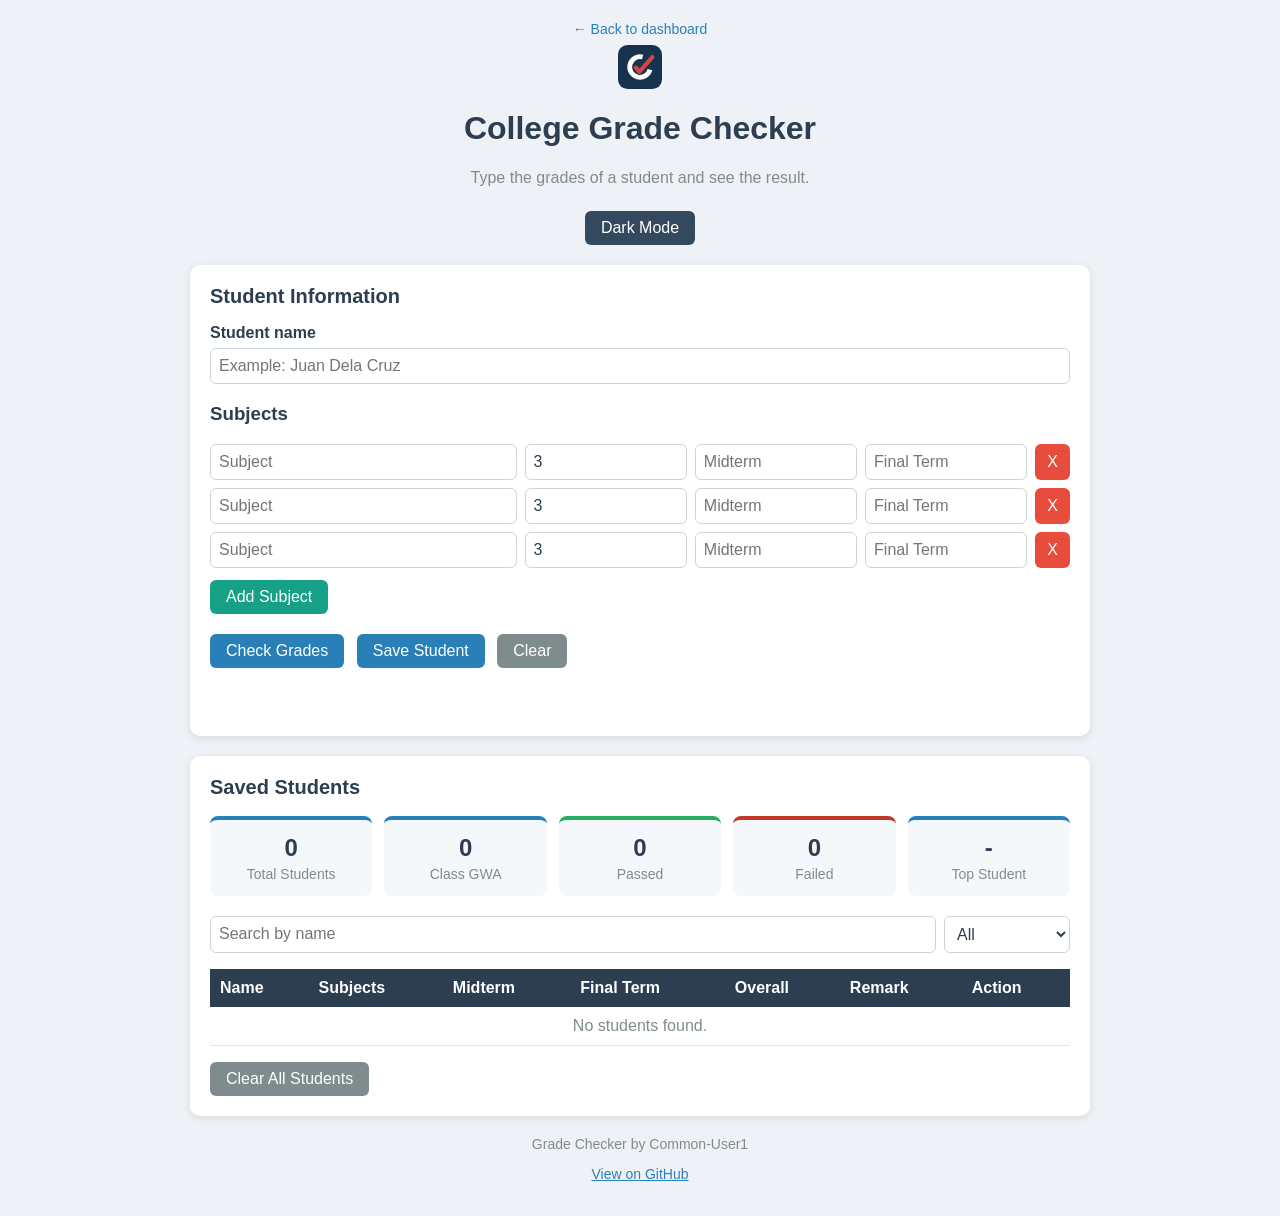
==== college.html @ ee17e2c3 "Add logo to College and High School headers" ====
<!DOCTYPE html>
<html lang="en">
<head>
  <meta charset="UTF-8">
  <meta name="viewport" content="width=device-width, initial-scale=1.0">
  <meta name="description" content="A simple web page that checks student grades and saves a list of students.">
  <title>College Grade Checker</title>
  <link rel="stylesheet" href="style.css">
  <link rel="icon" type="image/svg+xml" href="logo.svg">
</head>
<body>
  <div class="container">

    <header>
      <a class="back-link" href="index.html">&larr; Back to dashboard</a>
      <img src="logo.svg" alt="Grade Checker logo" class="logo logo-small">
      <h1>College Grade Checker</h1>
      <p class="subtitle">Type the grades of a student and see the result.</p>
      <button id="themeBtn" class="theme-btn">Dark Mode</button>
    </header>

    <section class="card">
      <h2>Student Information</h2>

      <label for="studentName">Student name</label>
      <input type="text" id="studentName" placeholder="Example: Juan Dela Cruz">

      <h3>Subjects</h3>
      <div id="subjects"></div>
      <button id="addSubjectBtn">Add Subject</button>

      <div class="actions">
        <button id="checkBtn">Check Grades</button>
        <button id="saveBtn">Save Student</button>
        <button id="clearBtn">Clear</button>
        <button id="cancelEditBtn" class="hidden">Cancel Edit</button>
      </div>

      <div id="result"></div>
    </section>

    <section class="card">
      <h2>Saved Students</h2>

      
      <div class="summary">
        <div class="summary-box">
          <span class="summary-number" id="totalStudents">0</span>
          <span class="summary-label">Total Students</span>
        </div>
        <div class="summary-box">
          <span class="summary-number" id="classAverage">0</span>
          <span class="summary-label">Class GWA</span>
        </div>
        <div class="summary-box">
          <span class="summary-number" id="passedCount">0</span>
          <span class="summary-label">Passed</span>
        </div>
        <div class="summary-box">
          <span class="summary-number" id="failedCount">0</span>
          <span class="summary-label">Failed</span>
        </div>
        <div class="summary-box">
          <span class="summary-number" id="topStudent">-</span>
          <span class="summary-label">Top Student</span>
        </div>
      </div>

      <div class="filter-bar">
        <input type="text" id="searchBox" placeholder="Search by name">

        <select id="filterSelect">
          <option value="all">All</option>
          <option value="Passed">Passed only</option>
          <option value="Failed">Failed only</option>
        </select>
      </div>

      <div class="table-wrap">
        <table id="studentsTable">
          <thead>
            <tr>
              <th class="sortable" data-column="name">Name <span class="arrow"></span></th>
              <th>Subjects</th>
              <th class="sortable" data-column="midtermGwa">Midterm <span class="arrow"></span></th>
              <th class="sortable" data-column="finalGwa">Final Term <span class="arrow"></span></th>
              <th class="sortable" data-column="average">Overall <span class="arrow"></span></th>
              <th class="sortable" data-column="remark">Remark <span class="arrow"></span></th>
              <th>Action</th>
            </tr>
          </thead>
          <tbody id="studentsBody"></tbody>
        </table>
      </div>

      <button id="clearStudentsBtn">Clear All Students</button>
    </section>

  </div>

  <footer>
    <p>Grade Checker by Common-User1</p>
    <p><a href="https://github.com/Common-User1/Grade-checker" target="_blank" rel="noopener">View on GitHub</a></p>
  </footer>

  <script src="grade.js"></script>
  <script src="college.js"></script>
</body>
</html>
---- style.css ----
:root {
  --bg: #eef2f7;
  --card-bg: #ffffff;
  --text: #2c3e50;
  --text-muted: #7f8c8d;
  --border: #ccd3da;
  --input-bg: #ffffff;
  --primary: #2980b9;
  --primary-hover: #1f6391;
  --shadow: rgba(0, 0, 0, 0.1);
  --summary-bg: #f5f8fb;
  --table-head-bg: #2c3e50;
  --table-head-hover: #3d566e;
  --row-border: #e1e6eb;
  --row-hover: #f5f8fb;
  --passed-text: #1e8449;
  --passed-bg: #eafaf1;
  --failed-text: #922b21;
  --failed-bg: #fdedec;
  --badge-passed-bg: #d5f5e3;
  --badge-failed-bg: #fadbd8;
}

body {
  font-family: "Segoe UI", Arial, sans-serif;
  background-color: var(--bg);
  color: var(--text);
  margin: 0;
  padding: 20px;
}

h1 {
  color: var(--text);
}

#result {
  margin-top: 20px;
  padding: 10px;
  font-size: 18px;
}

.container {
  max-width: 900px;
  margin: 0 auto;
}

header {
  text-align: center;
  margin-bottom: 20px;
}

.subtitle {
  color: var(--text-muted);
  margin-top: 0;
}

.card {
  background-color: var(--card-bg);
  padding: 20px;
  margin-bottom: 20px;
  border-radius: 10px;
  box-shadow: 0 2px 8px var(--shadow);
}

.card h2 {
  margin-top: 0;
  font-size: 20px;
}

input {
  padding: 8px;
  font-size: 16px;
  border: 1px solid var(--border);
  border-radius: 6px;
  background-color: var(--input-bg);
  color: var(--text);
}

button {
  padding: 8px 16px;
  font-size: 16px;
  background-color: var(--primary);
  color: white;
  border: none;
  border-radius: 6px;
  cursor: pointer;
}

button:hover {
  background-color: var(--primary-hover);
}

#clearBtn {
  background-color: #7f8c8d;
}

.passed {
  color: var(--passed-text);
  background-color: var(--passed-bg);
  border-left: 5px solid #27ae60;
}

.failed {
  color: var(--failed-text);
  background-color: var(--failed-bg);
  border-left: 5px solid #c0392b;
}

label {
  display: block;
  font-weight: bold;
  margin-bottom: 6px;
}

#studentName {
  width: 100%;
  box-sizing: border-box;
}

.subject-row {
  display: flex;
  gap: 8px;
  margin-bottom: 8px;
}

.subject-row input {
  min-width: 0;
}

.subject-name {
  flex: 2;
}

.subject-grade {
  flex: 1;
}

.subject-units {
  flex: 1;
}

.subject-midterm,
.subject-final {
  flex: 1;
}

.remove-btn {
  background-color: #e74c3c;
  padding: 6px 12px;
}

.remove-btn:hover {
  background-color: #c0392b;
}

#addSubjectBtn {
  background-color: #16a085;
  margin-top: 4px;
}

.actions {
  margin-top: 20px;
}

.actions button {
  margin-right: 8px;
  margin-bottom: 8px;
}

.filter-bar {
  display: flex;
  gap: 8px;
  margin-bottom: 16px;
}

#searchBox {
  flex: 1;
  min-width: 0;
}

#filterSelect {
  padding: 8px;
  font-size: 16px;
  border: 1px solid var(--border);
  border-radius: 6px;
  background-color: var(--input-bg);
  color: var(--text);
}

.empty-message {
  text-align: center;
  color: var(--text-muted);
}

.summary {
  display: grid;
  grid-template-columns: repeat(auto-fit, minmax(130px, 1fr));
  gap: 12px;
  margin-bottom: 20px;
}

.summary-box {
  background-color: var(--summary-bg);
  border-radius: 8px;
  padding: 14px;
  text-align: center;
  border-top: 4px solid #2980b9;
}

.summary-box:nth-child(3) {
  border-top-color: #27ae60;
}

.summary-box:nth-child(4) {
  border-top-color: #c0392b;
}

.summary-number {
  display: block;
  font-size: 24px;
  font-weight: bold;
  color: var(--text);
  overflow-wrap: anywhere;
}

.summary-label {
  display: block;
  font-size: 14px;
  color: var(--text-muted);
  margin-top: 4px;
}

.table-wrap {
  overflow-x: auto;
}

table {
  width: 100%;
  border-collapse: collapse;
  margin-bottom: 16px;
}

th {
  background-color: var(--table-head-bg);
  color: white;
  text-align: left;
  padding: 10px;
}

th.sortable {
  cursor: pointer;
  user-select: none;
}

th.sortable:hover {
  background-color: var(--table-head-hover);
}

td {
  padding: 10px;
  border-bottom: 1px solid var(--row-border);
}

tr:hover td {
  background-color: var(--row-hover);
}

.edit-btn {
  background-color: #f39c12;
  padding: 6px 12px;
  font-size: 14px;
}

.edit-btn:hover {
  background-color: #d68910;
}

.delete-btn {
  background-color: #e74c3c;
  padding: 6px 12px;
  font-size: 14px;
}

.delete-btn:hover {
  background-color: #c0392b;
}

#clearStudentsBtn {
  background-color: #7f8c8d;
}

.hidden {
  display: none;
}

#cancelEditBtn {
  background-color: #e67e22;
}

.badge {
  display: inline-block;
  padding: 4px 10px;
  border-radius: 12px;
  font-size: 14px;
  font-weight: bold;
}

.badge-passed {
  background-color: var(--badge-passed-bg);
  color: var(--passed-text);
}

.badge-failed {
  background-color: var(--badge-failed-bg);
  color: var(--failed-text);
}

footer {
  text-align: center;
  color: var(--text-muted);
  font-size: 14px;
  margin-top: 10px;
}

footer a {
  color: var(--primary);
}

.choices {
  display: grid;
  grid-template-columns: repeat(auto-fit, minmax(260px, 1fr));
  gap: 20px;
  margin-bottom: 20px;
}

.choice-card {
  display: block;
  background-color: var(--card-bg);
  padding: 24px;
  border-radius: 10px;
  box-shadow: 0 2px 8px var(--shadow);
  border-top: 4px solid var(--primary);
  color: var(--text);
  text-decoration: none;
}

.choice-card:hover {
  box-shadow: 0 4px 14px var(--shadow);
}

.choice-card h2 {
  margin-top: 0;
}

.choice-card p {
  color: var(--text-muted);
}

.choice-link {
  color: var(--primary);
  font-weight: bold;
}
.theme-btn {
  background-color: #34495e;
  margin-top: 8px;
}

.back-link {
  display: inline-block;
  margin-bottom: 8px;
  color: var(--primary);
  text-decoration: none;
  font-size: 14px;
}

.back-link:hover {
  text-decoration: underline;
}

.field {
  margin-bottom: 16px;
}

select {
  padding: 8px;
  font-size: 16px;
  border: 1px solid var(--border);
  border-radius: 6px;
  background-color: var(--input-bg);
  color: var(--text);
}

.logo {
  display: block;
  width: 72px;
  height: 72px;
  margin: 0 auto 12px;
}

.logo-small {
  width: 44px;
  height: 44px;
}

@media (max-width: 600px) {
  body {
    padding: 10px;
  }

  .subject-row {
    flex-wrap: wrap;
  }

  .subject-name {
    flex: 1 1 100%;
  }

  .actions button,
  #addSubjectBtn {
    width: 100%;
    margin-right: 0;
  }
}

[data-theme="dark"] {
  color-scheme: dark;
  --bg: #121820;
  --card-bg: #1c2530;
  --text: #e6edf3;
  --text-muted: #9aa7b4;
  --border: #3a4756;
  --input-bg: #243040;
  --primary: #3498db;
  --primary-hover: #2a7fb8;
  --shadow: rgba(0, 0, 0, 0.5);
  --summary-bg: #243040;
  --table-head-bg: #0f151c;
  --table-head-hover: #2a3645;
  --row-border: #2f3b49;
  --row-hover: #243040;
  --passed-text: #58d68d;
  --passed-bg: #16301f;
  --failed-text: #f1948a;
  --failed-bg: #3a1a1a;
  --badge-passed-bg: #1d4a2e;
  --badge-failed-bg: #4a1f1f;
}

.quarter {
  flex: 1;
}
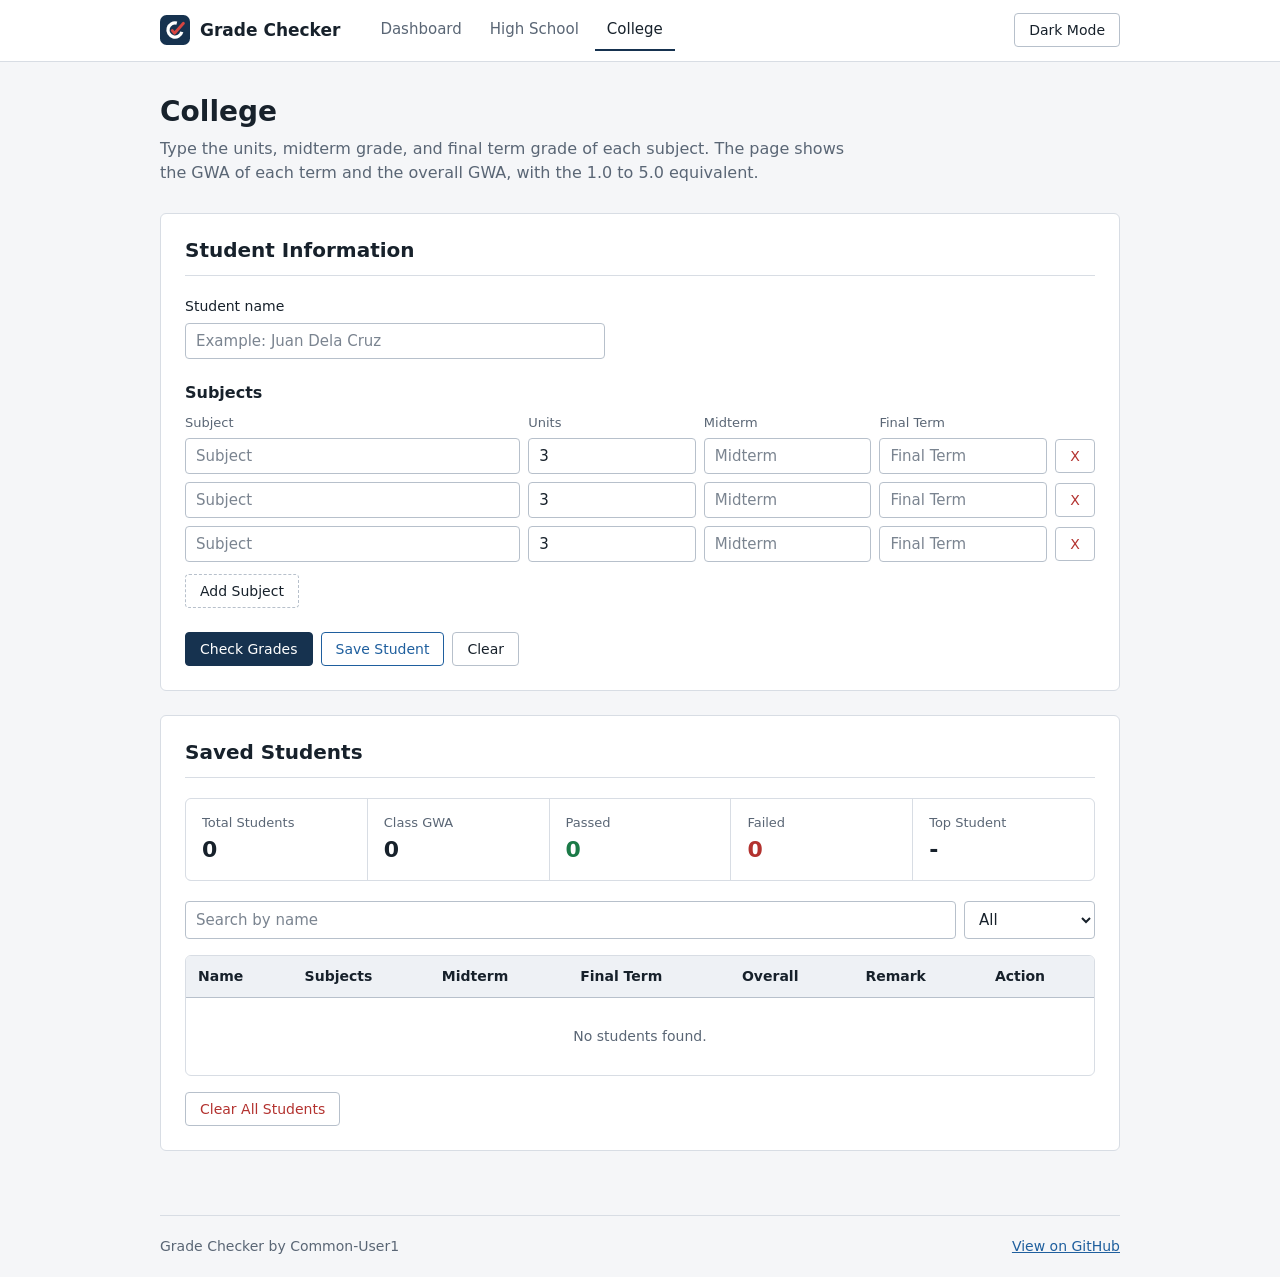
==== commit 0708a1ef: "Redesign pages with new layout and shared dark mode" ====
--- a/college.html
+++ b/college.html
@@ -3,31 +3,52 @@
 <head>
   <meta charset="UTF-8">
   <meta name="viewport" content="width=device-width, initial-scale=1.0">
-  <meta name="description" content="A simple web page that checks student grades and saves a list of students.">
   <title>College Grade Checker</title>
+  <link rel="icon" type="image/svg+xml" href="logo.svg">
   <link rel="stylesheet" href="style.css">
-  <link rel="icon" type="image/svg+xml" href="logo.svg">
+  <script src="theme.js"></script>
 </head>
-<body>
-  <div class="container">
+<body class="page-college">
+  <header class="topbar">
+    <div class="topbar-inner">
+      <a class="brand" href="index.html">
+        <img src="logo.svg" alt="" class="brand-logo">
+        <span>Grade Checker</span>
+      </a>
+      <nav class="nav">
+        <a href="index.html">Dashboard</a>
+        <a href="highschool.html">High School</a>
+        <a href="college.html" aria-current="page">College</a>
+      </nav>
+      <button id="themeBtn" class="theme-btn" type="button">Dark Mode</button>
+    </div>
+  </header>
 
-    <header>
-      <a class="back-link" href="index.html">&larr; Back to dashboard</a>
-      <img src="logo.svg" alt="Grade Checker logo" class="logo logo-small">
-      <h1>College Grade Checker</h1>
-      <p class="subtitle">Type the grades of a student and see the result.</p>
-      <button id="themeBtn" class="theme-btn">Dark Mode</button>
-    </header>
+  <main class="container">
+
+    <div class="page-head">
+      <h1>College</h1>
+      <p>Type the units, midterm grade, and final term grade of each subject. The page shows the GWA of each term and the overall GWA, with the 1.0 to 5.0 equivalent.</p>
+    </div>
 
     <section class="card">
       <h2>Student Information</h2>
 
-      <label for="studentName">Student name</label>
-      <input type="text" id="studentName" placeholder="Example: Juan Dela Cruz">
+      <div class="field">
+        <label for="studentName">Student name</label>
+        <input type="text" id="studentName" placeholder="Example: Juan Dela Cruz">
+      </div>
 
       <h3>Subjects</h3>
+      <div class="subject-head">
+        <span>Subject</span>
+        <span>Units</span>
+        <span>Midterm</span>
+        <span>Final Term</span>
+        <span></span>
+      </div>
       <div id="subjects"></div>
-      <button id="addSubjectBtn">Add Subject</button>
+      <button id="addSubjectBtn" type="button">Add Subject</button>
 
       <div class="actions">
         <button id="checkBtn">Check Grades</button>
@@ -42,7 +63,6 @@
     <section class="card">
       <h2>Saved Students</h2>
 
-      
       <div class="summary">
         <div class="summary-box">
           <span class="summary-number" id="totalStudents">0</span>
@@ -96,11 +116,11 @@
       <button id="clearStudentsBtn">Clear All Students</button>
     </section>
 
-  </div>
+  </main>
 
-  <footer>
-    <p>Grade Checker by Common-User1</p>
-    <p><a href="https://github.com/Common-User1/Grade-checker" target="_blank" rel="noopener">View on GitHub</a></p>
+  <footer class="footer">
+    <span>Grade Checker by Common-User1</span>
+    <a href="https://github.com/Common-User1/Grade-checker" target="_blank" rel="noopener">View on GitHub</a>
   </footer>
 
   <script src="grade.js"></script>
--- a/style.css
+++ b/style.css
@@ -1,250 +1,482 @@
+/* Grade Checker styles */
+
+/* ---------- Colors ---------- */
 :root {
-  --bg: #eef2f7;
-  --card-bg: #ffffff;
-  --text: #2c3e50;
-  --text-muted: #7f8c8d;
-  --border: #ccd3da;
+  --font: "IBM Plex Sans", "Segoe UI", system-ui, -apple-system, Arial, sans-serif;
+
+  --bg: #f5f6f8;
+  --panel: #ffffff;
+  --text: #17212b;
+  --text-muted: #5a6675;
+  --border: #d8dde4;
+  --border-strong: #b7c0cb;
   --input-bg: #ffffff;
-  --primary: #2980b9;
-  --primary-hover: #1f6391;
-  --shadow: rgba(0, 0, 0, 0.1);
-  --summary-bg: #f5f8fb;
-  --table-head-bg: #2c3e50;
-  --table-head-hover: #3d566e;
-  --row-border: #e1e6eb;
-  --row-hover: #f5f8fb;
-  --passed-text: #1e8449;
-  --passed-bg: #eafaf1;
-  --failed-text: #922b21;
-  --failed-bg: #fdedec;
-  --badge-passed-bg: #d5f5e3;
-  --badge-failed-bg: #fadbd8;
+  --table-head: #eef1f5;
+  --row-hover: #f6f8fa;
+  --row-border: #e4e8ee;
+
+  --primary: #16324f;
+  --on-primary: #ffffff;
+  --primary-hover: #0f2438;
+  --link: #1f5f9e;
+  --focus: #3b82c4;
+
+  --pass: #1b7a47;
+  --pass-bg: #e8f5ed;
+  --fail: #b3322f;
+  --fail-bg: #fbeceb;
+}
+
+[data-theme="dark"] {
+  color-scheme: dark;
+
+  --bg: #0e141b;
+  --panel: #161e27;
+  --text: #e6ebf1;
+  --text-muted: #97a3b2;
+  --border: #2a3644;
+  --border-strong: #425265;
+  --input-bg: #1c2631;
+  --table-head: #1c2631;
+  --row-hover: #1a2430;
+  --row-border: #243040;
+
+  --primary: #6aa7e0;
+  --on-primary: #0b1620;
+  --primary-hover: #8abbea;
+  --link: #7db4e8;
+  --focus: #7db4e8;
+
+  --pass: #5fcf8e;
+  --pass-bg: #14301f;
+  --fail: #f08a85;
+  --fail-bg: #35191a;
+}
+
+/* ---------- Base ---------- */
+* {
+  box-sizing: border-box;
 }
 
 body {
-  font-family: "Segoe UI", Arial, sans-serif;
+  min-height: 100vh;
+  margin: 0;
+  display: flex;
+  flex-direction: column;
+  font-family: var(--font);
+  font-size: 16px;
+  line-height: 1.5;
   background-color: var(--bg);
   color: var(--text);
+}
+
+h1,
+h2,
+h3 {
   margin: 0;
-  padding: 20px;
+  font-weight: 600;
+  line-height: 1.25;
 }
 
 h1 {
+  font-size: 28px;
+}
+
+h2 {
+  font-size: 20px;
+}
+
+h3 {
+  font-size: 16px;
+}
+
+a {
+  color: var(--link);
+}
+
+body.page-hs {
+  --cols: 2fr repeat(4, 1fr) 40px;
+  --cols-phone: repeat(4, 1fr) 40px;
+}
+
+body.page-college {
+  --cols: 2fr repeat(3, 1fr) 40px;
+  --cols-phone: repeat(3, 1fr) 40px;
+}
+
+/* ---------- Top bar ---------- */
+.topbar {
+  background-color: var(--panel);
+  border-bottom: 1px solid var(--border);
+}
+
+.topbar-inner {
+  max-width: 1000px;
+  margin: 0 auto;
+  padding: 10px 20px;
+  display: flex;
+  align-items: center;
+  gap: 28px;
+}
+
+.brand {
+  display: flex;
+  align-items: center;
+  gap: 10px;
   color: var(--text);
-}
-
-#result {
-  margin-top: 20px;
-  padding: 10px;
-  font-size: 18px;
-}
-
+  font-size: 17px;
+  font-weight: 600;
+  text-decoration: none;
+}
+
+.brand-logo {
+  display: block;
+  width: 30px;
+  height: 30px;
+}
+
+.nav {
+  display: flex;
+  gap: 4px;
+}
+
+.nav a {
+  padding: 8px 12px;
+  border-bottom: 2px solid transparent;
+  color: var(--text-muted);
+  font-size: 15px;
+  text-decoration: none;
+}
+
+.nav a:hover {
+  color: var(--text);
+}
+
+.nav a[aria-current="page"] {
+  color: var(--text);
+  border-bottom-color: var(--primary);
+}
+
+.theme-btn {
+  margin-left: auto;
+}
+
+/* ---------- Page layout ---------- */
 .container {
-  max-width: 900px;
+  width: 100%;
+  max-width: 1000px;
+  flex: 1 0 auto;
   margin: 0 auto;
-}
-
-header {
-  text-align: center;
-  margin-bottom: 20px;
-}
-
-.subtitle {
-  color: var(--text-muted);
-  margin-top: 0;
+  padding: 32px 20px 40px;
+}
+
+.page-head {
+  margin-bottom: 28px;
+}
+
+.page-head p {
+  max-width: 70ch;
+  margin: 8px 0 0;
+  color: var(--text-muted);
 }
 
 .card {
-  background-color: var(--card-bg);
-  padding: 20px;
-  margin-bottom: 20px;
-  border-radius: 10px;
-  box-shadow: 0 2px 8px var(--shadow);
-}
-
-.card h2 {
-  margin-top: 0;
-  font-size: 20px;
-}
-
-input {
-  padding: 8px;
-  font-size: 16px;
+  margin-bottom: 24px;
+  padding: 24px;
+  background-color: var(--panel);
   border: 1px solid var(--border);
   border-radius: 6px;
-  background-color: var(--input-bg);
-  color: var(--text);
-}
-
-button {
-  padding: 8px 16px;
-  font-size: 16px;
-  background-color: var(--primary);
-  color: white;
-  border: none;
-  border-radius: 6px;
-  cursor: pointer;
-}
-
-button:hover {
-  background-color: var(--primary-hover);
-}
-
-#clearBtn {
-  background-color: #7f8c8d;
-}
-
-.passed {
-  color: var(--passed-text);
-  background-color: var(--passed-bg);
-  border-left: 5px solid #27ae60;
-}
-
-.failed {
-  color: var(--failed-text);
-  background-color: var(--failed-bg);
-  border-left: 5px solid #c0392b;
-}
-
+}
+
+.card > h2 {
+  margin-bottom: 20px;
+  padding-bottom: 12px;
+  border-bottom: 1px solid var(--border);
+}
+
+.card h3 {
+  margin: 24px 0 10px;
+}
+
+.footer {
+  width: min(960px, calc(100% - 40px));
+  margin: 0 auto;
+  padding: 20px 0;
+  display: flex;
+  flex-wrap: wrap;
+  justify-content: space-between;
+  gap: 8px;
+  border-top: 1px solid var(--border);
+  color: var(--text-muted);
+  font-size: 14px;
+}
+
+/* ---------- Forms ---------- */
 label {
   display: block;
-  font-weight: bold;
   margin-bottom: 6px;
+  font-size: 14px;
+  font-weight: 500;
+}
+
+.field {
+  margin-bottom: 18px;
+}
+
+input,
+select {
+  padding: 8px 10px;
+  font-family: inherit;
+  font-size: 15px;
+  color: var(--text);
+  background-color: var(--input-bg);
+  border: 1px solid var(--border-strong);
+  border-radius: 4px;
+}
+
+input::placeholder {
+  color: var(--text-muted);
+  opacity: 0.8;
+}
+
+input[type="number"] {
+  appearance: textfield;
+  -moz-appearance: textfield;
+}
+
+input[type="number"]::-webkit-inner-spin-button,
+input[type="number"]::-webkit-outer-spin-button {
+  -webkit-appearance: none;
+  margin: 0;
 }
 
 #studentName {
   width: 100%;
-  box-sizing: border-box;
-}
-
+  max-width: 420px;
+}
+
+#gradeLevel {
+  min-width: 160px;
+}
+
+input:focus-visible,
+select:focus-visible,
+button:focus-visible,
+a:focus-visible {
+  outline: 2px solid var(--focus);
+  outline-offset: 2px;
+}
+
+/* ---------- Subject rows ---------- */
+.subject-head,
 .subject-row {
-  display: flex;
+  display: grid;
+  grid-template-columns: var(--cols);
   gap: 8px;
+  align-items: center;
+}
+
+.subject-head {
+  margin-bottom: 6px;
+  color: var(--text-muted);
+  font-size: 13px;
+  font-weight: 500;
+}
+
+.subject-row {
   margin-bottom: 8px;
 }
 
 .subject-row input {
+  width: 100%;
   min-width: 0;
 }
 
-.subject-name {
-  flex: 2;
-}
-
-.subject-grade {
-  flex: 1;
-}
-
-.subject-units {
-  flex: 1;
-}
-
-.subject-midterm,
-.subject-final {
-  flex: 1;
+/* ---------- Buttons ---------- */
+button {
+  padding: 8px 14px;
+  font-family: inherit;
+  font-size: 14px;
+  font-weight: 500;
+  color: var(--text);
+  background-color: transparent;
+  border: 1px solid var(--border-strong);
+  border-radius: 4px;
+  cursor: pointer;
+}
+
+button:hover {
+  background-color: var(--row-hover);
+}
+
+#checkBtn {
+  color: var(--on-primary);
+  background-color: var(--primary);
+  border-color: var(--primary);
+}
+
+#checkBtn:hover {
+  background-color: var(--primary-hover);
+  border-color: var(--primary-hover);
+}
+
+#saveBtn {
+  color: var(--link);
+  border-color: var(--link);
+}
+
+#addSubjectBtn {
+  margin-top: 4px;
+  border-style: dashed;
 }
 
 .remove-btn {
-  background-color: #e74c3c;
-  padding: 6px 12px;
-}
-
-.remove-btn:hover {
-  background-color: #c0392b;
-}
-
-#addSubjectBtn {
-  background-color: #16a085;
-  margin-top: 4px;
+  width: 40px;
+  padding: 8px 0;
+}
+
+.remove-btn,
+.delete-btn,
+#clearStudentsBtn {
+  color: var(--fail);
+}
+
+.remove-btn:hover,
+.delete-btn:hover,
+#clearStudentsBtn:hover {
+  background-color: var(--fail-bg);
+}
+
+.edit-btn,
+.delete-btn {
+  padding: 4px 10px;
+  font-size: 13px;
 }
 
 .actions {
-  margin-top: 20px;
-}
-
-.actions button {
-  margin-right: 8px;
-  margin-bottom: 8px;
-}
-
+  margin-top: 24px;
+  display: flex;
+  flex-wrap: wrap;
+  gap: 8px;
+}
+
+.hidden {
+  display: none;
+}
+
+.button-link {
+  display: inline-block;
+  padding: 8px 14px;
+  color: var(--on-primary);
+  background-color: var(--primary);
+  border-radius: 4px;
+  font-size: 14px;
+  font-weight: 500;
+  text-decoration: none;
+}
+
+.button-link:hover {
+  background-color: var(--primary-hover);
+}
+
+/* ---------- Result ---------- */
+#result {
+  margin-top: 24px;
+  padding: 14px 16px;
+  border: 1px solid var(--border);
+  border-left-width: 4px;
+  border-radius: 4px;
+  line-height: 1.7;
+}
+
+#result:empty {
+  display: none;
+}
+
+#result.passed {
+  background-color: var(--pass-bg);
+  border-color: var(--pass);
+}
+
+#result.failed {
+  background-color: var(--fail-bg);
+  border-color: var(--fail);
+}
+
+/* ---------- Summary ---------- */
+.summary {
+  display: grid;
+  grid-template-columns: repeat(auto-fit, minmax(140px, 1fr));
+  gap: 1px;
+  margin-bottom: 20px;
+  background-color: var(--border);
+  border: 1px solid var(--border);
+  border-radius: 6px;
+  overflow: hidden;
+}
+
+.summary-box {
+  padding: 14px 16px;
+  display: flex;
+  flex-direction: column;
+  background-color: var(--panel);
+}
+
+.summary-label {
+  order: -1;
+  color: var(--text-muted);
+  font-size: 13px;
+}
+
+.summary-number {
+  font-size: 22px;
+  font-weight: 600;
+  overflow-wrap: anywhere;
+  font-variant-numeric: tabular-nums;
+}
+
+.summary-box:nth-child(3) .summary-number {
+  color: var(--pass);
+}
+
+.summary-box:nth-child(4) .summary-number {
+  color: var(--fail);
+}
+
+/* ---------- Search and filter ---------- */
 .filter-bar {
   display: flex;
+  flex-wrap: wrap;
   gap: 8px;
   margin-bottom: 16px;
 }
 
 #searchBox {
-  flex: 1;
-  min-width: 0;
-}
-
-#filterSelect {
-  padding: 8px;
-  font-size: 16px;
+  flex: 1 1 220px;
+}
+
+/* ---------- Table ---------- */
+.table-wrap {
+  margin-bottom: 16px;
+  overflow-x: auto;
   border: 1px solid var(--border);
   border-radius: 6px;
-  background-color: var(--input-bg);
-  color: var(--text);
-}
-
-.empty-message {
-  text-align: center;
-  color: var(--text-muted);
-}
-
-.summary {
-  display: grid;
-  grid-template-columns: repeat(auto-fit, minmax(130px, 1fr));
-  gap: 12px;
-  margin-bottom: 20px;
-}
-
-.summary-box {
-  background-color: var(--summary-bg);
-  border-radius: 8px;
-  padding: 14px;
-  text-align: center;
-  border-top: 4px solid #2980b9;
-}
-
-.summary-box:nth-child(3) {
-  border-top-color: #27ae60;
-}
-
-.summary-box:nth-child(4) {
-  border-top-color: #c0392b;
-}
-
-.summary-number {
-  display: block;
-  font-size: 24px;
-  font-weight: bold;
-  color: var(--text);
-  overflow-wrap: anywhere;
-}
-
-.summary-label {
-  display: block;
-  font-size: 14px;
-  color: var(--text-muted);
-  margin-top: 4px;
-}
-
-.table-wrap {
-  overflow-x: auto;
 }
 
 table {
   width: 100%;
   border-collapse: collapse;
-  margin-bottom: 16px;
+  font-size: 14px;
+  font-variant-numeric: tabular-nums;
 }
 
 th {
-  background-color: var(--table-head-bg);
-  color: white;
+  padding: 10px 12px;
   text-align: left;
-  padding: 10px;
+  font-weight: 600;
+  white-space: nowrap;
+  background-color: var(--table-head);
+  border-bottom: 1px solid var(--border-strong);
 }
 
 th.sortable {
@@ -253,199 +485,164 @@
 }
 
 th.sortable:hover {
-  background-color: var(--table-head-hover);
+  color: var(--link);
+}
+
+.arrow {
+  margin-left: 2px;
+  color: var(--text-muted);
+  font-size: 11px;
 }
 
 td {
-  padding: 10px;
+  padding: 10px 12px;
+  vertical-align: top;
   border-bottom: 1px solid var(--row-border);
 }
 
-tr:hover td {
+tbody tr:last-child td {
+  border-bottom: none;
+}
+
+tbody tr:hover td {
   background-color: var(--row-hover);
 }
 
-.edit-btn {
-  background-color: #f39c12;
-  padding: 6px 12px;
-  font-size: 14px;
-}
-
-.edit-btn:hover {
-  background-color: #d68910;
-}
-
-.delete-btn {
-  background-color: #e74c3c;
-  padding: 6px 12px;
-  font-size: 14px;
-}
-
-.delete-btn:hover {
-  background-color: #c0392b;
-}
-
-#clearStudentsBtn {
-  background-color: #7f8c8d;
-}
-
-.hidden {
-  display: none;
-}
-
-#cancelEditBtn {
-  background-color: #e67e22;
+td:last-child {
+  white-space: nowrap;
+}
+
+.page-college td:nth-child(3),
+.page-college td:nth-child(4),
+.page-college td:nth-child(5) {
+  white-space: nowrap;
+}
+
+.empty-message {
+  padding: 28px 12px;
+  text-align: center;
+  color: var(--text-muted);
 }
 
 .badge {
   display: inline-block;
-  padding: 4px 10px;
-  border-radius: 12px;
-  font-size: 14px;
-  font-weight: bold;
+  padding: 2px 8px;
+  border-radius: 3px;
+  font-size: 13px;
+  font-weight: 500;
 }
 
 .badge-passed {
-  background-color: var(--badge-passed-bg);
-  color: var(--passed-text);
+  color: var(--pass);
+  background-color: var(--pass-bg);
 }
 
 .badge-failed {
-  background-color: var(--badge-failed-bg);
-  color: var(--failed-text);
-}
-
-footer {
-  text-align: center;
-  color: var(--text-muted);
-  font-size: 14px;
-  margin-top: 10px;
-}
-
-footer a {
-  color: var(--primary);
-}
-
+  color: var(--fail);
+  background-color: var(--fail-bg);
+}
+
+/* ---------- Dashboard ---------- */
 .choices {
   display: grid;
-  grid-template-columns: repeat(auto-fit, minmax(260px, 1fr));
-  gap: 20px;
-  margin-bottom: 20px;
-}
-
-.choice-card {
-  display: block;
-  background-color: var(--card-bg);
-  padding: 24px;
-  border-radius: 10px;
-  box-shadow: 0 2px 8px var(--shadow);
-  border-top: 4px solid var(--primary);
-  color: var(--text);
-  text-decoration: none;
-}
-
-.choice-card:hover {
-  box-shadow: 0 4px 14px var(--shadow);
-}
-
-.choice-card h2 {
-  margin-top: 0;
-}
-
-.choice-card p {
-  color: var(--text-muted);
-}
-
-.choice-link {
-  color: var(--primary);
-  font-weight: bold;
-}
-.theme-btn {
-  background-color: #34495e;
-  margin-top: 8px;
-}
-
-.back-link {
-  display: inline-block;
-  margin-bottom: 8px;
-  color: var(--primary);
-  text-decoration: none;
+  grid-template-columns: repeat(2, 1fr);
+  gap: 24px;
+}
+
+.choice {
+  margin-bottom: 0;
+  display: flex;
+  flex-direction: column;
+}
+
+.choice ul {
+  margin: 0 0 24px;
+  padding-left: 18px;
+}
+
+.choice li {
+  margin-bottom: 6px;
+}
+
+.choice-meta {
+  margin-top: auto;
+  padding-top: 16px;
+  display: flex;
+  flex-wrap: wrap;
+  align-items: center;
+  justify-content: space-between;
+  gap: 12px;
+  border-top: 1px solid var(--border);
+}
+
+.saved-count {
+  color: var(--text-muted);
   font-size: 14px;
 }
 
-.back-link:hover {
-  text-decoration: underline;
-}
-
-.field {
-  margin-bottom: 16px;
-}
-
-select {
-  padding: 8px;
-  font-size: 16px;
-  border: 1px solid var(--border);
-  border-radius: 6px;
-  background-color: var(--input-bg);
-  color: var(--text);
-}
-
-.logo {
-  display: block;
-  width: 72px;
-  height: 72px;
-  margin: 0 auto 12px;
-}
-
-.logo-small {
-  width: 44px;
-  height: 44px;
-}
-
-@media (max-width: 600px) {
-  body {
-    padding: 10px;
+/* ---------- Phone ---------- */
+@media (max-width: 720px) {
+  .topbar-inner {
+    flex-wrap: wrap;
+    gap: 8px 16px;
+  }
+
+  .nav {
+    order: 3;
+    flex-basis: 100%;
+  }
+
+  .nav a {
+    padding: 8px 10px;
+  }
+
+  .container {
+    padding: 20px 14px 32px;
+  }
+
+  .card {
+    padding: 16px;
+  }
+
+  .choices {
+    grid-template-columns: 1fr;
+  }
+
+  .summary {
+    grid-template-columns: repeat(2, 1fr);
+  }
+
+  .summary-box:last-child:nth-child(odd) {
+    grid-column: 1 / -1;
+  }
+
+  .subject-head {
+    display: none;
   }
 
   .subject-row {
-    flex-wrap: wrap;
-  }
-
-  .subject-name {
+    grid-template-columns: var(--cols-phone);
+    margin-bottom: 16px;
+  }
+
+  .subject-row input {
+    padding: 8px 6px;
+    font-size: 14px;
+  }
+
+  .footer {
+    width: calc(100% - 28px);
+  }
+
+  .filter-bar select {
     flex: 1 1 100%;
   }
 
-  .actions button,
-  #addSubjectBtn {
-    width: 100%;
-    margin-right: 0;
-  }
-}
-
-[data-theme="dark"] {
-  color-scheme: dark;
-  --bg: #121820;
-  --card-bg: #1c2530;
-  --text: #e6edf3;
-  --text-muted: #9aa7b4;
-  --border: #3a4756;
-  --input-bg: #243040;
-  --primary: #3498db;
-  --primary-hover: #2a7fb8;
-  --shadow: rgba(0, 0, 0, 0.5);
-  --summary-bg: #243040;
-  --table-head-bg: #0f151c;
-  --table-head-hover: #2a3645;
-  --row-border: #2f3b49;
-  --row-hover: #243040;
-  --passed-text: #58d68d;
-  --passed-bg: #16301f;
-  --failed-text: #f1948a;
-  --failed-bg: #3a1a1a;
-  --badge-passed-bg: #1d4a2e;
-  --badge-failed-bg: #4a1f1f;
-}
-
-.quarter {
-  flex: 1;
+  .subject-row .subject-name {
+    grid-column: 1 / -1;
+  }
+
+  .actions button {
+    flex: 1 1 auto;
+  }
 }
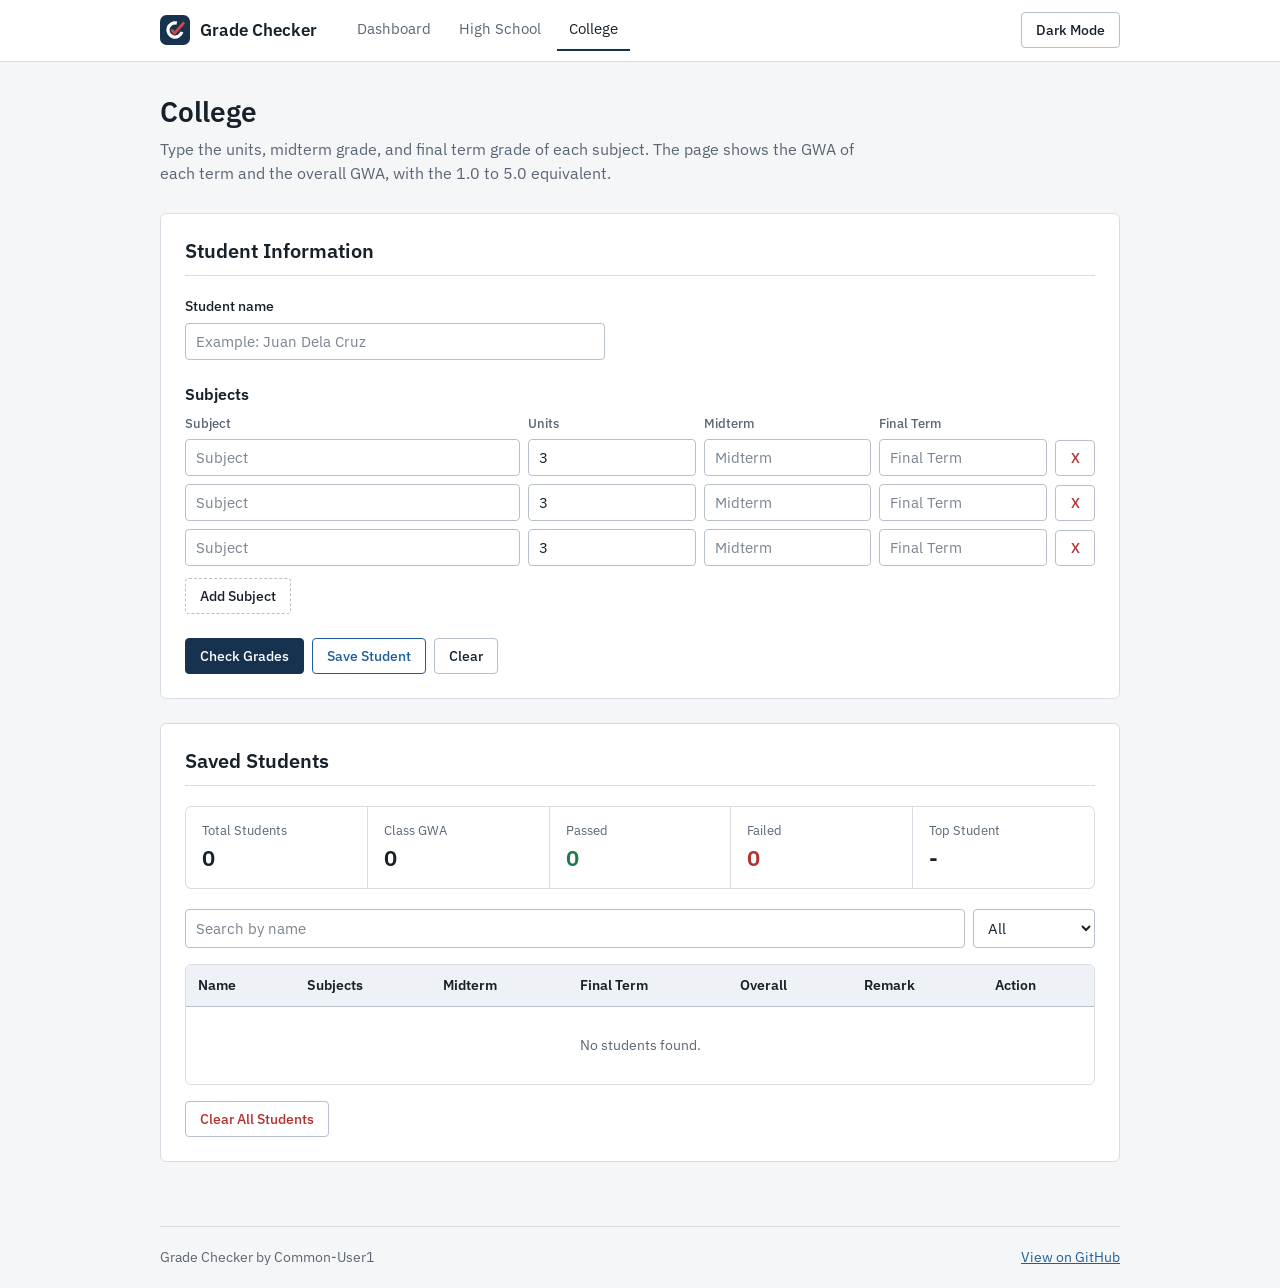
==== commit 9bc1d1ba: "Add IBM Plex Sans font" ====
--- a/college.html
+++ b/college.html
@@ -5,6 +5,9 @@
   <meta name="viewport" content="width=device-width, initial-scale=1.0">
   <title>College Grade Checker</title>
   <link rel="icon" type="image/svg+xml" href="logo.svg">
+  <link rel="preconnect" href="https://fonts.googleapis.com">
+  <link rel="preconnect" href="https://fonts.gstatic.com" crossorigin>
+  <link href="https://fonts.googleapis.com/css2?family=IBM+Plex+Sans:wght@400;500;600&display=swap" rel="stylesheet">
   <link rel="stylesheet" href="style.css">
   <script src="theme.js"></script>
 </head>
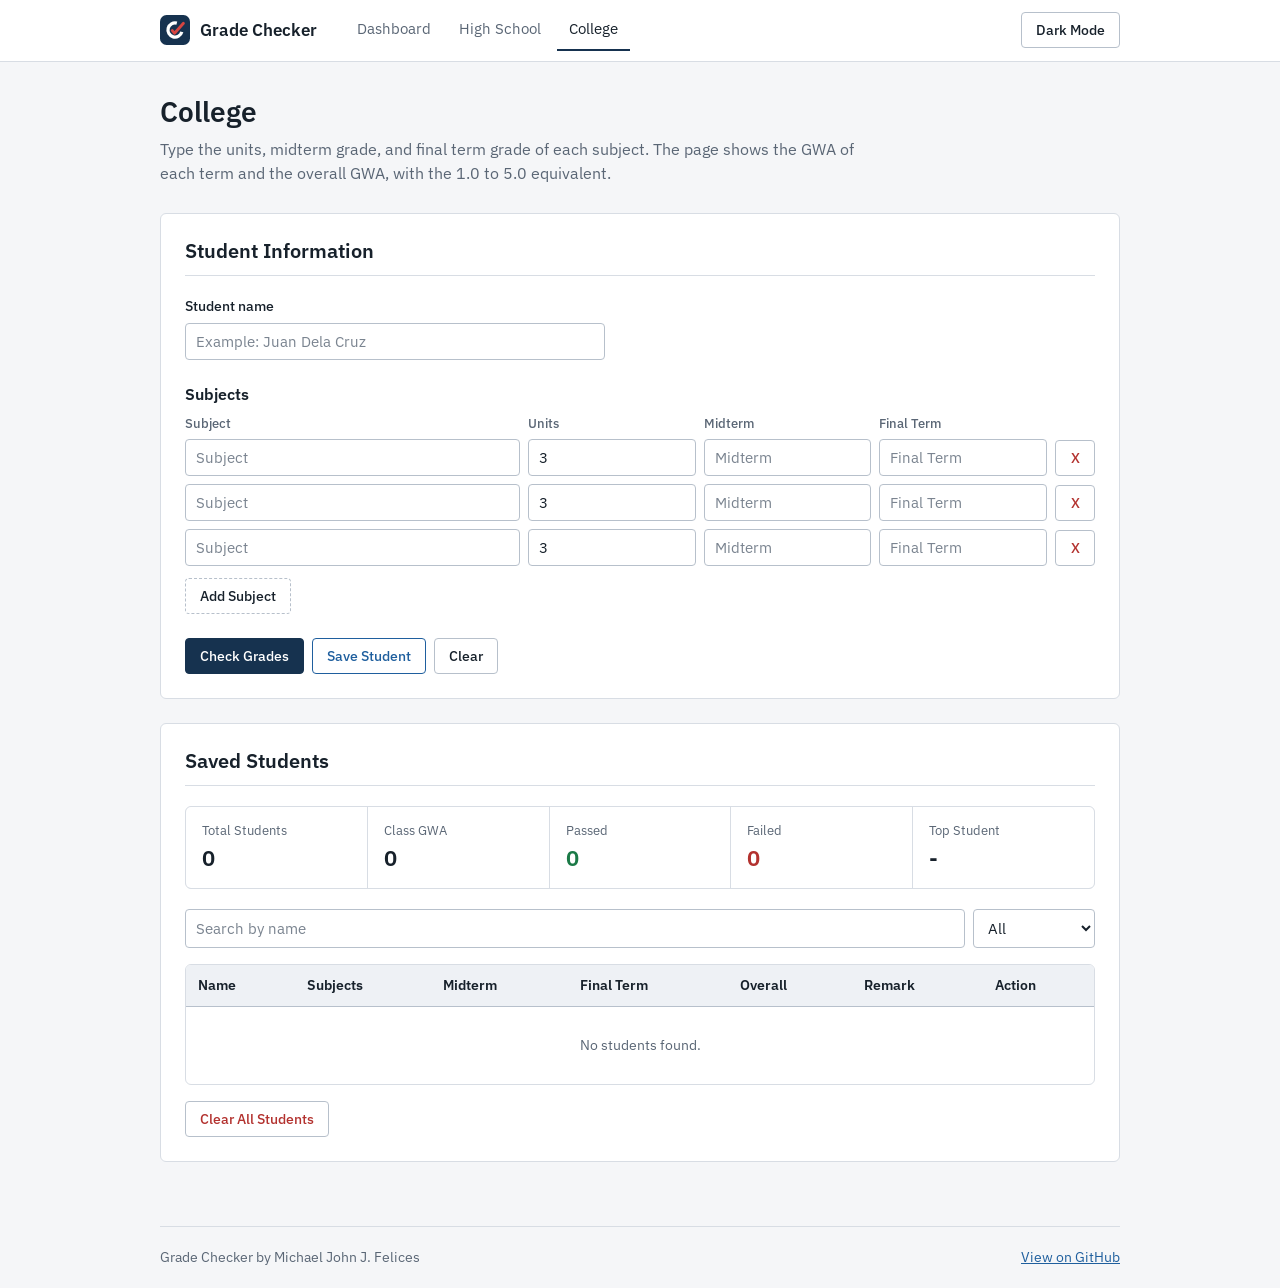
==== commit 0441ba3e: "Changed the three html footer's owner" ====
--- a/college.html
+++ b/college.html
@@ -122,7 +122,7 @@
   </main>
 
   <footer class="footer">
-    <span>Grade Checker by Common-User1</span>
+    <span>Grade Checker by Michael John J. Felices</span>
     <a href="https://github.com/Common-User1/Grade-checker" target="_blank" rel="noopener">View on GitHub</a>
   </footer>
 
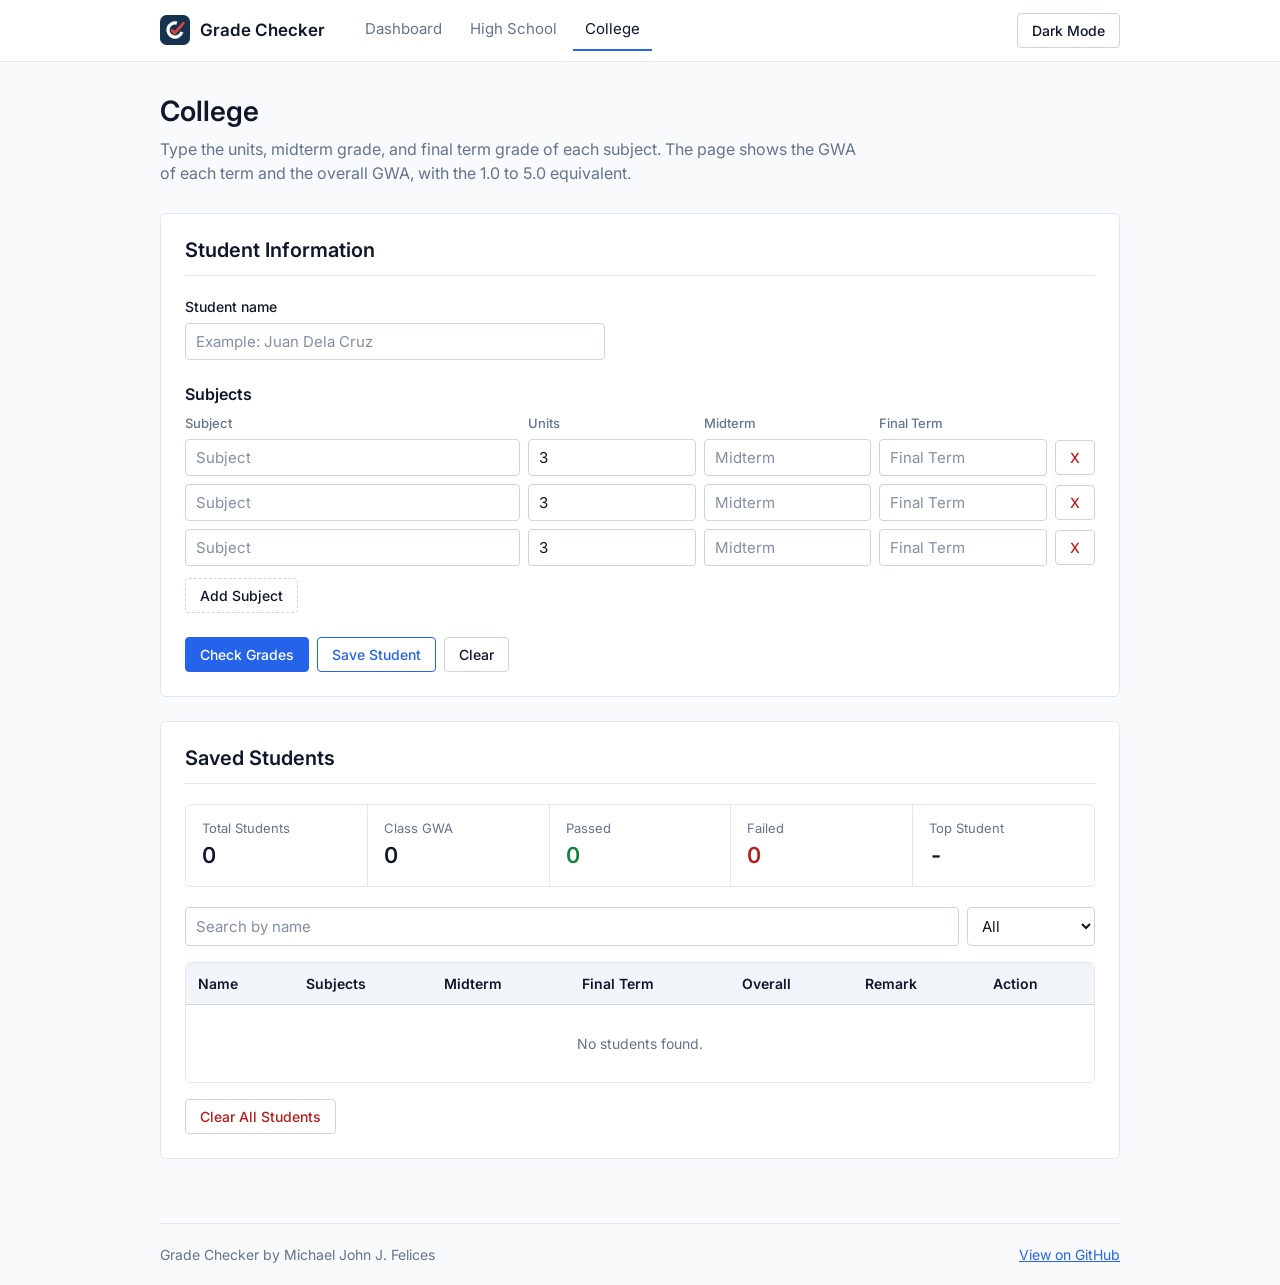
==== commit 95b58f6f: "Use Inter font" ====
--- a/college.html
+++ b/college.html
@@ -7,7 +7,7 @@
   <link rel="icon" type="image/svg+xml" href="logo.svg">
   <link rel="preconnect" href="https://fonts.googleapis.com">
   <link rel="preconnect" href="https://fonts.gstatic.com" crossorigin>
-  <link href="https://fonts.googleapis.com/css2?family=IBM+Plex+Sans:wght@400;500;600&display=swap" rel="stylesheet">
+  <link href="https://fonts.googleapis.com/css2?family=Inter:wght@400;500;600&display=swap" rel="stylesheet">
   <link rel="stylesheet" href="style.css">
   <script src="theme.js"></script>
 </head>
--- a/style.css
+++ b/style.css
@@ -2,55 +2,63 @@
 
 /* ---------- Colors ---------- */
 :root {
-  --font: "IBM Plex Sans", "Segoe UI", system-ui, -apple-system, Arial, sans-serif;
-
-  --bg: #f5f6f8;
+    --font: "Inter", Arial, sans-serif;
+
+  --bg: #f8fafc;
   --panel: #ffffff;
-  --text: #17212b;
-  --text-muted: #5a6675;
-  --border: #d8dde4;
-  --border-strong: #b7c0cb;
+  --text: #0f172a;
+  --text-muted: #64748b;
+  --border: #e2e8f0;
+  --border-strong: #cbd5e1;
   --input-bg: #ffffff;
-  --table-head: #eef1f5;
-  --row-hover: #f6f8fa;
-  --row-border: #e4e8ee;
-
-  --primary: #16324f;
+  --table-head: #f1f5f9;
+  --row-hover: #f8fafc;
+  --row-border: #e2e8f0;
+
+  --primary: #2563eb;
   --on-primary: #ffffff;
-  --primary-hover: #0f2438;
-  --link: #1f5f9e;
-  --focus: #3b82c4;
-
-  --pass: #1b7a47;
-  --pass-bg: #e8f5ed;
-  --fail: #b3322f;
-  --fail-bg: #fbeceb;
+  --primary-hover: #1d4ed8;
+  --link: #2563eb;
+  --focus: #2563eb;
+
+  --success: #16a34a;
+  --warning: #f59e0b;
+  --danger: #dc2626;
+
+  --pass: #15803d;
+  --pass-bg: #f0fdf4;
+  --fail: #b91c1c;
+  --fail-bg: #fef2f2;
 }
 
 [data-theme="dark"] {
   color-scheme: dark;
 
-  --bg: #0e141b;
-  --panel: #161e27;
-  --text: #e6ebf1;
-  --text-muted: #97a3b2;
-  --border: #2a3644;
-  --border-strong: #425265;
-  --input-bg: #1c2631;
-  --table-head: #1c2631;
-  --row-hover: #1a2430;
-  --row-border: #243040;
-
-  --primary: #6aa7e0;
-  --on-primary: #0b1620;
-  --primary-hover: #8abbea;
-  --link: #7db4e8;
-  --focus: #7db4e8;
-
-  --pass: #5fcf8e;
-  --pass-bg: #14301f;
-  --fail: #f08a85;
-  --fail-bg: #35191a;
+  --bg: #0f172a;
+  --panel: #1e293b;
+  --text: #e2e8f0;
+  --text-muted: #94a3b8;
+  --border: #334155;
+  --border-strong: #475569;
+  --input-bg: #0f172a;
+  --table-head: #273449;
+  --row-hover: #243247;
+  --row-border: #2f3d52;
+
+  --primary: #60a5fa;
+  --on-primary: #0f172a;
+  --primary-hover: #93c5fd;
+  --link: #60a5fa;
+  --focus: #60a5fa;
+
+  --success: #22c55e;
+  --warning: #fbbf24;
+  --danger: #f87171;
+
+  --pass: #4ade80;
+  --pass-bg: #123524;
+  --fail: #f87171;
+  --fail-bg: #3b1a1d;
 }
 
 /* ---------- Base ---------- */
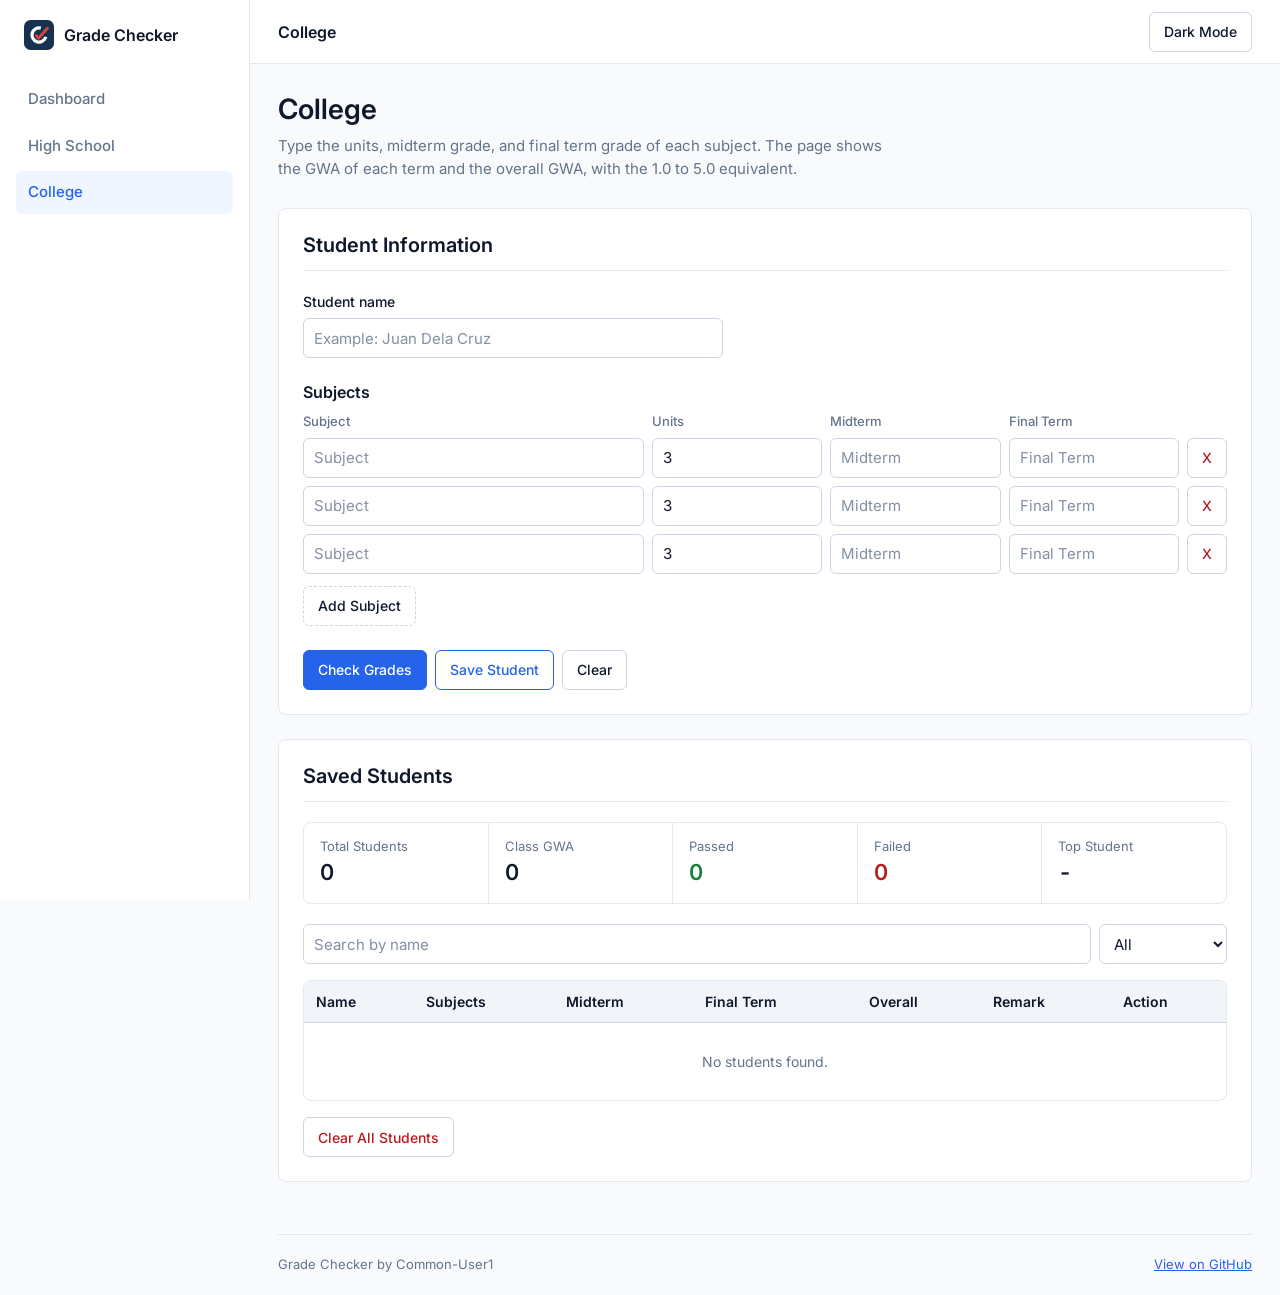
==== commit a27972c5: "Add sidebar and top navbar layout" ====
--- a/college.html
+++ b/college.html
@@ -12,8 +12,8 @@
   <script src="theme.js"></script>
 </head>
 <body class="page-college">
-  <header class="topbar">
-    <div class="topbar-inner">
+  <div class="app">
+    <aside class="sidebar">
       <a class="brand" href="index.html">
         <img src="logo.svg" alt="" class="brand-logo">
         <span>Grade Checker</span>
@@ -23,11 +23,15 @@
         <a href="highschool.html">High School</a>
         <a href="college.html" aria-current="page">College</a>
       </nav>
-      <button id="themeBtn" class="theme-btn" type="button">Dark Mode</button>
-    </div>
-  </header>
+    </aside>
 
-  <main class="container">
+    <div class="main">
+      <header class="topbar">
+        <span class="topbar-title">College</span>
+        <button id="themeBtn" class="theme-btn" type="button">Dark Mode</button>
+      </header>
+
+<main class="container">
 
     <div class="page-head">
       <h1>College</h1>
@@ -119,12 +123,14 @@
       <button id="clearStudentsBtn">Clear All Students</button>
     </section>
 
-  </main>
+    </main>
 
-  <footer class="footer">
-    <span>Grade Checker by Michael John J. Felices</span>
-    <a href="https://github.com/Common-User1/Grade-checker" target="_blank" rel="noopener">View on GitHub</a>
-  </footer>
+      <footer class="footer">
+        <span>Grade Checker by Common-User1</span>
+        <a href="https://github.com/Common-User1/Grade-checker" target="_blank" rel="noopener">View on GitHub</a>
+      </footer>
+    </div>
+  </div>
 
   <script src="grade.js"></script>
   <script src="college.js"></script>
--- a/style.css
+++ b/style.css
@@ -2,7 +2,22 @@
 
 /* ---------- Colors ---------- */
 :root {
-    --font: "Inter", Arial, sans-serif;
+  --font: "Inter", Arial, sans-serif;
+
+  --fs-title: 28px;
+  --fs-section: 20px;
+  --fs-card: 16px;
+  --fs-body: 15px;
+  --fs-label: 14px;
+  --fs-label-sm: 13px;
+  --fs-small: 12px;
+  --fs-stat: 22px;
+
+  --radius-sm: 4px;
+  --radius: 6px;
+  --radius-lg: 8px;
+  --control-h: 40px;
+  --control-h-sm: 30px;
 
   --bg: #f8fafc;
   --panel: #ffffff;
@@ -20,6 +35,7 @@
   --primary-hover: #1d4ed8;
   --link: #2563eb;
   --focus: #2563eb;
+  --primary-soft: #eff6ff;
 
   --success: #16a34a;
   --warning: #f59e0b;
@@ -50,6 +66,7 @@
   --primary-hover: #93c5fd;
   --link: #60a5fa;
   --focus: #60a5fa;
+  --primary-soft: #1e3a5f;
 
   --success: #22c55e;
   --warning: #fbbf24;
@@ -69,10 +86,8 @@
 body {
   min-height: 100vh;
   margin: 0;
-  display: flex;
-  flex-direction: column;
   font-family: var(--font);
-  font-size: 16px;
+  font-size: var(--fs-body);
   line-height: 1.5;
   background-color: var(--bg);
   color: var(--text);
@@ -87,15 +102,15 @@
 }
 
 h1 {
-  font-size: 28px;
+  font-size: var(--fs-title);
 }
 
 h2 {
-  font-size: 20px;
+  font-size: var(--fs-section);
 }
 
 h3 {
-  font-size: 16px;
+  font-size: var(--fs-card);
 }
 
 a {
@@ -112,27 +127,41 @@
   --cols-phone: repeat(3, 1fr) 40px;
 }
 
-/* ---------- Top bar ---------- */
-.topbar {
+/* ---------- Layout ---------- */
+.app {
+  display: flex;
+  min-height: 100vh;
+}
+
+.main {
+  flex: 1;
+  min-width: 0;
+  display: flex;
+  flex-direction: column;
+}
+
+/* ---------- Sidebar ---------- */
+.sidebar {
+  position: sticky;
+  top: 0;
+  width: 250px;
+  height: 100vh;
+  flex-shrink: 0;
+  padding: 20px 16px;
+  display: flex;
+  flex-direction: column;
+  gap: 28px;
   background-color: var(--panel);
-  border-bottom: 1px solid var(--border);
-}
-
-.topbar-inner {
-  max-width: 1000px;
-  margin: 0 auto;
-  padding: 10px 20px;
-  display: flex;
-  align-items: center;
-  gap: 28px;
+  border-right: 1px solid var(--border);
 }
 
 .brand {
+  padding: 0 8px;
   display: flex;
   align-items: center;
   gap: 10px;
   color: var(--text);
-  font-size: 17px;
+  font-size: var(--fs-card);
   font-weight: 600;
   text-decoration: none;
 }
@@ -145,37 +174,52 @@
 
 .nav {
   display: flex;
+  flex-direction: column;
   gap: 4px;
 }
 
 .nav a {
-  padding: 8px 12px;
-  border-bottom: 2px solid transparent;
-  color: var(--text-muted);
-  font-size: 15px;
+  padding: 10px 12px;
+  border-radius: var(--radius);
+  color: var(--text-muted);
+  font-size: var(--fs-body);
+  font-weight: 500;
   text-decoration: none;
 }
 
 .nav a:hover {
   color: var(--text);
+  background-color: var(--table-head);
 }
 
 .nav a[aria-current="page"] {
-  color: var(--text);
-  border-bottom-color: var(--primary);
-}
-
-.theme-btn {
-  margin-left: auto;
+  color: var(--link);
+  background-color: var(--primary-soft);
+}
+
+/* ---------- Top navbar ---------- */
+.topbar {
+  height: 64px;
+  padding: 0 28px;
+  display: flex;
+  align-items: center;
+  justify-content: space-between;
+  background-color: var(--panel);
+  border-bottom: 1px solid var(--border);
+}
+
+.topbar-title {
+  font-size: var(--fs-card);
+  font-weight: 600;
 }
 
 /* ---------- Page layout ---------- */
 .container {
   width: 100%;
-  max-width: 1000px;
+  max-width: 1100px;
   flex: 1 0 auto;
   margin: 0 auto;
-  padding: 32px 20px 40px;
+  padding: 28px;
 }
 
 .page-head {
@@ -193,7 +237,7 @@
   padding: 24px;
   background-color: var(--panel);
   border: 1px solid var(--border);
-  border-radius: 6px;
+  border-radius: var(--radius-lg);
 }
 
 .card > h2 {
@@ -207,7 +251,7 @@
 }
 
 .footer {
-  width: min(960px, calc(100% - 40px));
+  width: min(1044px, calc(100% - 56px));
   margin: 0 auto;
   padding: 20px 0;
   display: flex;
@@ -216,14 +260,14 @@
   gap: 8px;
   border-top: 1px solid var(--border);
   color: var(--text-muted);
-  font-size: 14px;
+  font-size: var(--fs-label-sm);
 }
 
 /* ---------- Forms ---------- */
 label {
   display: block;
   margin-bottom: 6px;
-  font-size: 14px;
+  font-size: var(--fs-label);
   font-weight: 500;
 }
 
@@ -232,14 +276,35 @@
 }
 
 input,
-select {
+select,
+textarea {
+  min-height: var(--control-h);
   padding: 8px 10px;
   font-family: inherit;
-  font-size: 15px;
+  font-size: var(--fs-body);
   color: var(--text);
   background-color: var(--input-bg);
   border: 1px solid var(--border-strong);
-  border-radius: 4px;
+  border-radius: var(--radius);
+}
+
+textarea {
+  width: 100%;
+  min-height: 90px;
+  resize: vertical;
+}
+
+input:hover,
+select:hover,
+textarea:hover {
+  border-color: var(--text-muted);
+}
+
+input:disabled,
+select:disabled,
+textarea:disabled {
+  opacity: 0.5;
+  cursor: not-allowed;
 }
 
 input::placeholder {
@@ -269,6 +334,7 @@
 
 input:focus-visible,
 select:focus-visible,
+textarea:focus-visible,
 button:focus-visible,
 a:focus-visible {
   outline: 2px solid var(--focus);
@@ -287,7 +353,7 @@
 .subject-head {
   margin-bottom: 6px;
   color: var(--text-muted);
-  font-size: 13px;
+  font-size: var(--fs-label-sm);
   font-weight: 500;
 }
 
@@ -302,19 +368,25 @@
 
 /* ---------- Buttons ---------- */
 button {
+  min-height: var(--control-h);
   padding: 8px 14px;
   font-family: inherit;
-  font-size: 14px;
+  font-size: var(--fs-label);
   font-weight: 500;
   color: var(--text);
   background-color: transparent;
   border: 1px solid var(--border-strong);
-  border-radius: 4px;
+  border-radius: var(--radius);
   cursor: pointer;
 }
 
 button:hover {
-  background-color: var(--row-hover);
+  background-color: var(--table-head);
+}
+
+button:disabled {
+  opacity: 0.5;
+  cursor: not-allowed;
 }
 
 #checkBtn {
@@ -339,8 +411,8 @@
 }
 
 .remove-btn {
-  width: 40px;
-  padding: 8px 0;
+  width: var(--control-h);
+  padding: 0;
 }
 
 .remove-btn,
@@ -357,8 +429,9 @@
 
 .edit-btn,
 .delete-btn {
+  min-height: var(--control-h-sm);
   padding: 4px 10px;
-  font-size: 13px;
+  font-size: var(--fs-label-sm);
 }
 
 .actions {
@@ -373,12 +446,14 @@
 }
 
 .button-link {
-  display: inline-block;
+  min-height: var(--control-h);
   padding: 8px 14px;
+  display: inline-flex;
+  align-items: center;
   color: var(--on-primary);
   background-color: var(--primary);
-  border-radius: 4px;
-  font-size: 14px;
+  border-radius: var(--radius);
+  font-size: var(--fs-label);
   font-weight: 500;
   text-decoration: none;
 }
@@ -393,7 +468,7 @@
   padding: 14px 16px;
   border: 1px solid var(--border);
   border-left-width: 4px;
-  border-radius: 4px;
+  border-radius: var(--radius);
   line-height: 1.7;
 }
 
@@ -419,7 +494,7 @@
   margin-bottom: 20px;
   background-color: var(--border);
   border: 1px solid var(--border);
-  border-radius: 6px;
+  border-radius: var(--radius-lg);
   overflow: hidden;
 }
 
@@ -433,11 +508,11 @@
 .summary-label {
   order: -1;
   color: var(--text-muted);
-  font-size: 13px;
+  font-size: var(--fs-label-sm);
 }
 
 .summary-number {
-  font-size: 22px;
+  font-size: var(--fs-stat);
   font-weight: 600;
   overflow-wrap: anywhere;
   font-variant-numeric: tabular-nums;
@@ -468,13 +543,13 @@
   margin-bottom: 16px;
   overflow-x: auto;
   border: 1px solid var(--border);
-  border-radius: 6px;
+  border-radius: var(--radius-lg);
 }
 
 table {
   width: 100%;
   border-collapse: collapse;
-  font-size: 14px;
+  font-size: var(--fs-label);
   font-variant-numeric: tabular-nums;
 }
 
@@ -499,7 +574,7 @@
 .arrow {
   margin-left: 2px;
   color: var(--text-muted);
-  font-size: 11px;
+  font-size: var(--fs-small);
 }
 
 td {
@@ -535,8 +610,8 @@
 .badge {
   display: inline-block;
   padding: 2px 8px;
-  border-radius: 3px;
-  font-size: 13px;
+  border-radius: var(--radius-sm);
+  font-size: var(--fs-label-sm);
   font-weight: 500;
 }
 
@@ -585,23 +660,38 @@
 
 .saved-count {
   color: var(--text-muted);
-  font-size: 14px;
+  font-size: var(--fs-label-sm);
 }
 
 /* ---------- Phone ---------- */
 @media (max-width: 720px) {
-  .topbar-inner {
+  .app {
+    flex-direction: column;
+  }
+
+  .sidebar {
+    position: static;
+    width: 100%;
+    height: auto;
+    padding: 12px 14px;
+    flex-direction: row;
     flex-wrap: wrap;
+    align-items: center;
     gap: 8px 16px;
+    border-right: none;
+    border-bottom: 1px solid var(--border);
   }
 
   .nav {
-    order: 3;
+    flex-direction: row;
     flex-basis: 100%;
-  }
-
-  .nav a {
-    padding: 8px 10px;
+    overflow-x: auto;
+  }
+
+  .topbar {
+    height: auto;
+    min-height: 56px;
+    padding: 8px 14px;
   }
 
   .container {
@@ -635,7 +725,7 @@
 
   .subject-row input {
     padding: 8px 6px;
-    font-size: 14px;
+    font-size: var(--fs-label);
   }
 
   .footer {
